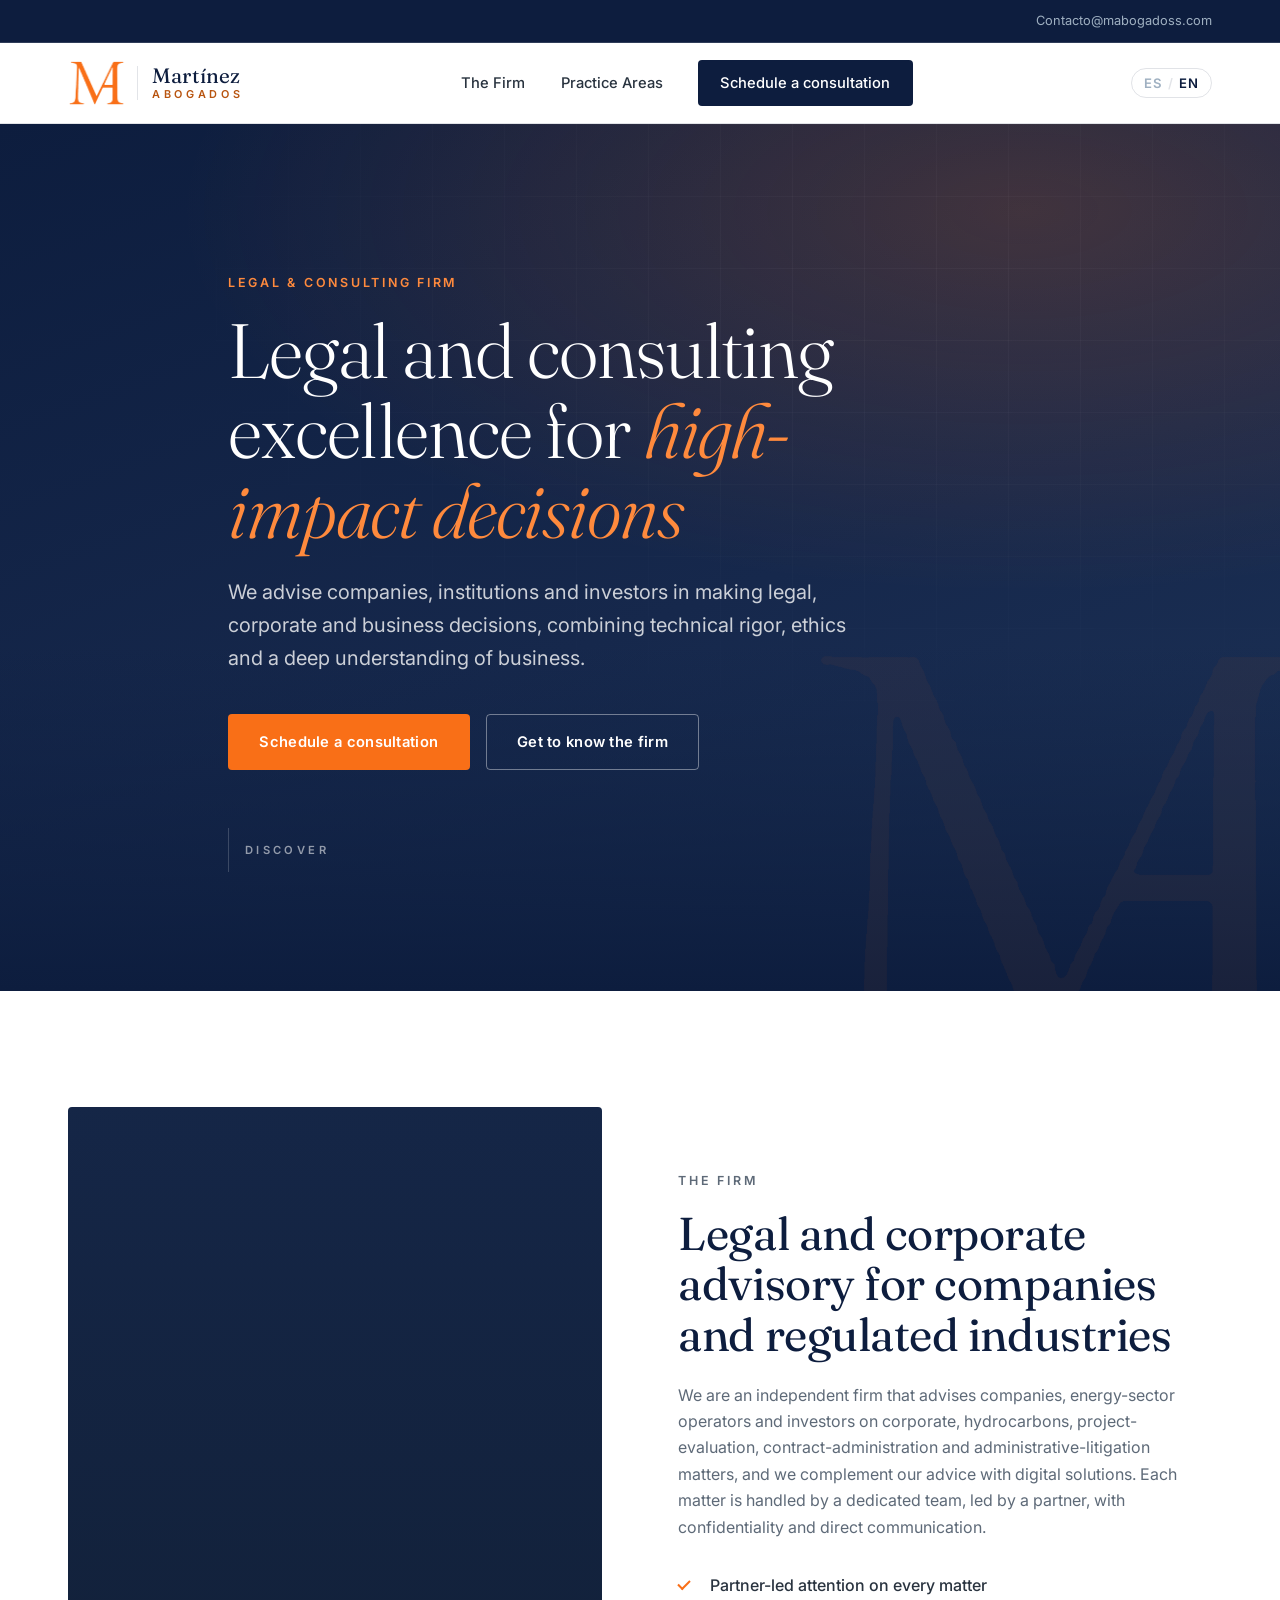
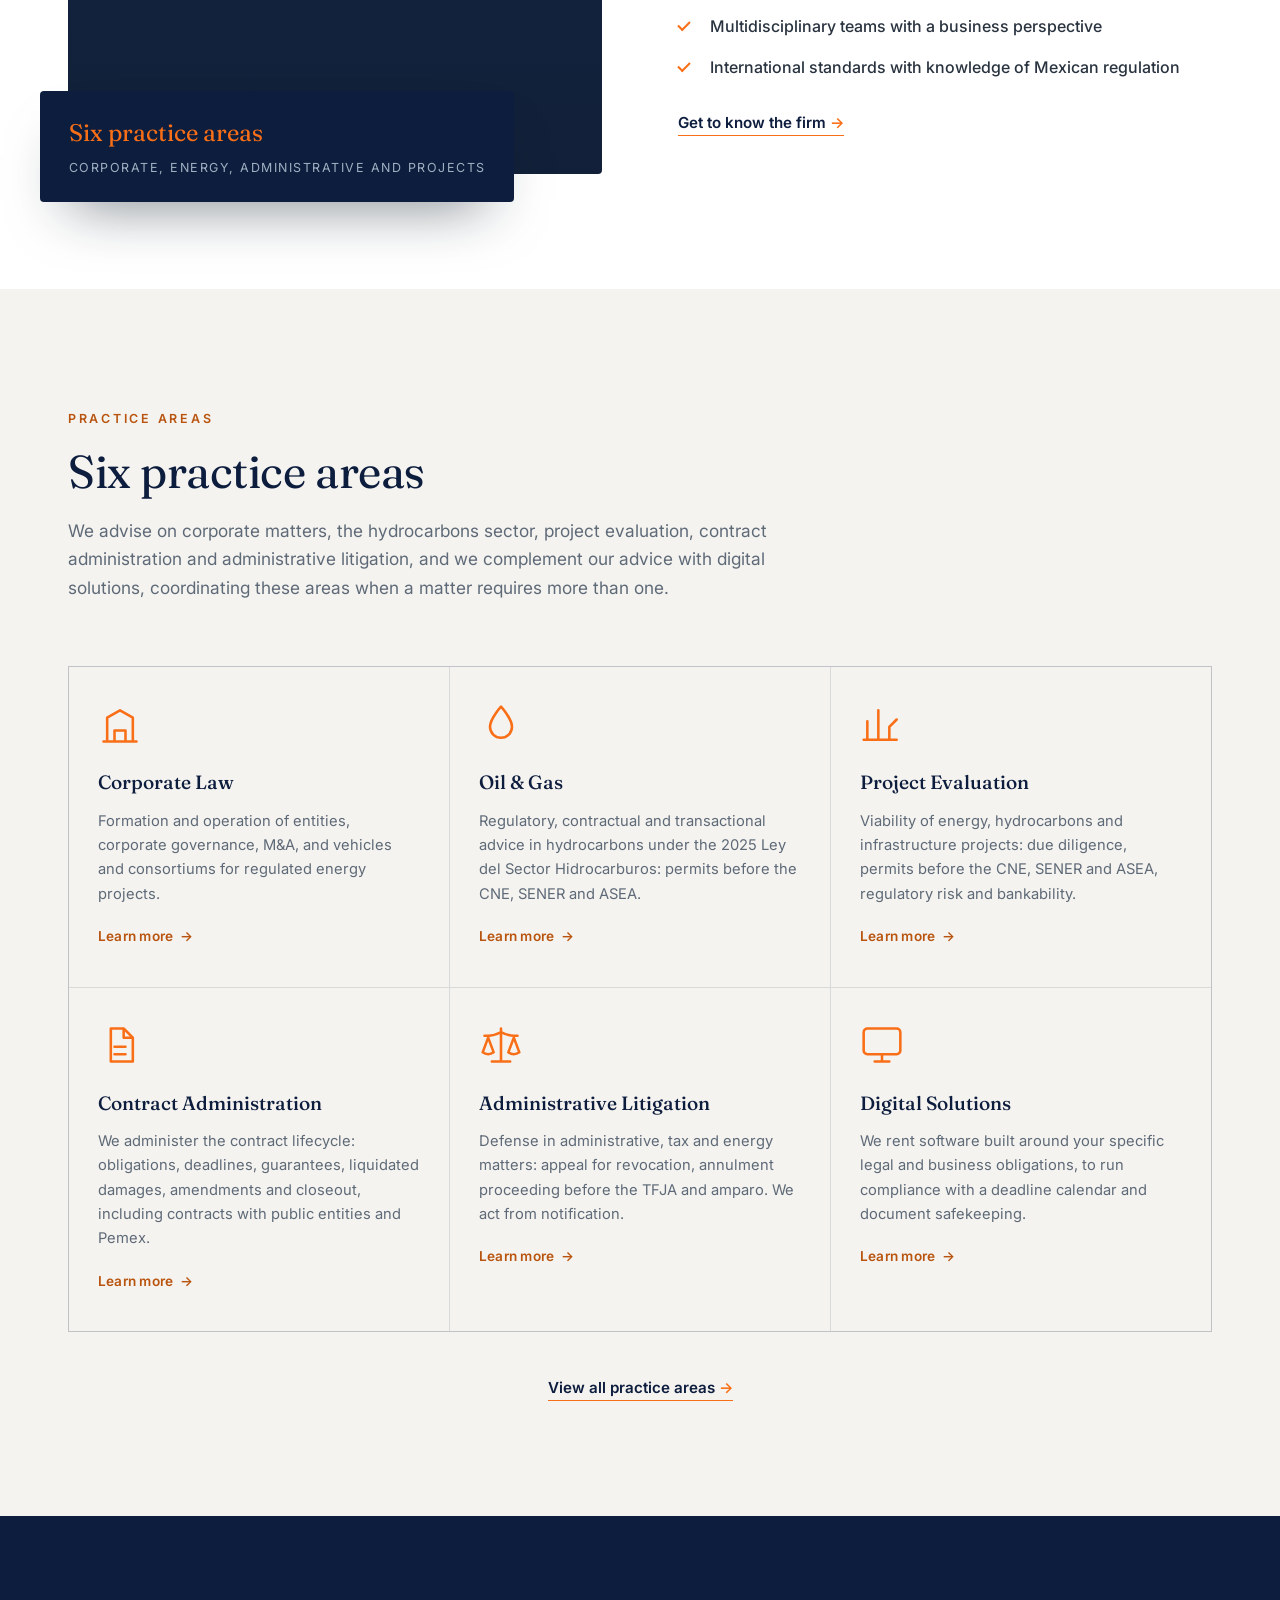
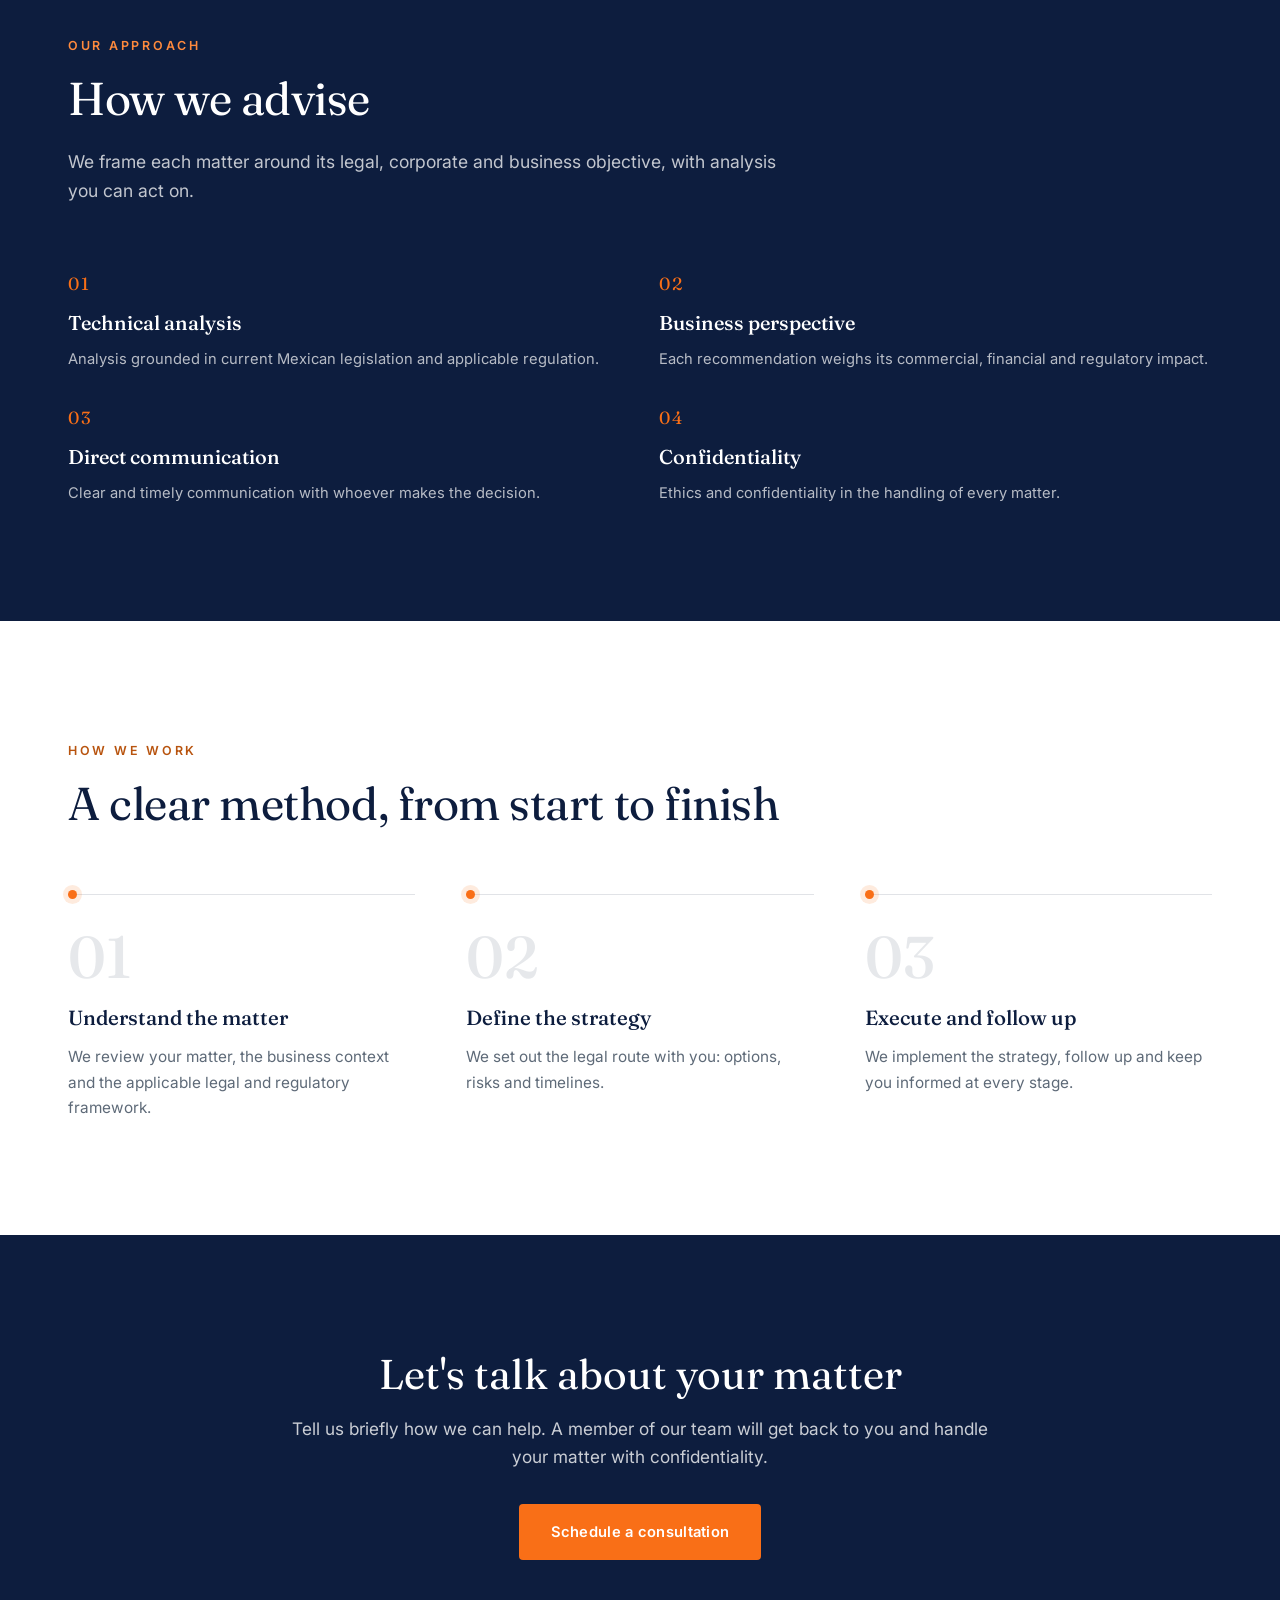
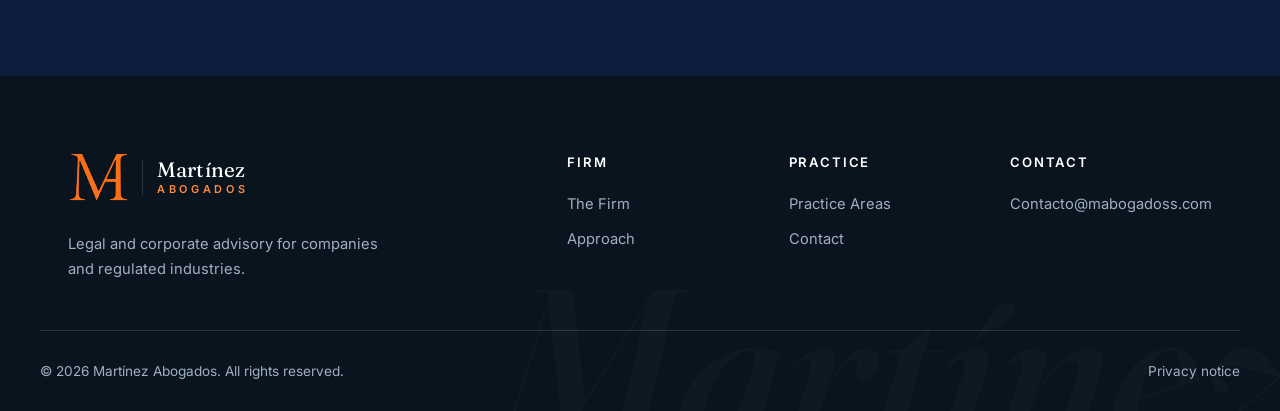
==== index.html @ dd867086 "Sitio web Martínez Abogados: versión inicial para publicar en GitHub Pages Co-Authored-By: Claude Op" ====
<!DOCTYPE html>
<html lang="es">
<head>
  <meta charset="UTF-8" />
  <meta name="viewport" content="width=device-width, initial-scale=1.0" />
  <title>Martínez Abogados — Asesoría jurídica y corporativa</title>
  <meta name="description" content="Despacho jurídico con práctica en derecho corporativo, petróleo y gas, evaluación de proyectos, administración de contratos, litigio administrativo y soluciones digitales para empresas e industrias reguladas." />
  <meta property="og:type" content="website" />
  <meta property="og:title" content="Martínez Abogados — Asesoría jurídica y corporativa" />
  <meta property="og:description" content="Asesoría jurídica y corporativa para empresas e industrias reguladas." />
  <meta property="og:locale" content="es_MX" />
  <link rel="icon" type="image/png" href="assets/favicon-256.png" />
  <link rel="apple-touch-icon" href="assets/apple-touch-icon.png" />
  <link rel="preconnect" href="https://fonts.googleapis.com" />
  <link rel="preconnect" href="https://fonts.gstatic.com" crossorigin />
  <link href="https://fonts.googleapis.com/css2?family=Fraunces:ital,opsz,wght@0,9..144,300..600;1,9..144,300..500&family=Inter:wght@300;400;500;600;700&display=swap" rel="stylesheet" />
  <link rel="stylesheet" href="styles.css" />
</head>
<body>

  <div class="topbar">
    <div class="container topbar__inner">
      <div class="topbar__contact">
        <a href="mailto:Contacto@mabogadoss.com">Contacto@mabogadoss.com</a>
      </div>
    </div>
  </div>

  <header class="site-header" id="header">
    <div class="container site-header__inner">
      <a href="index.html" class="brand" aria-label="Martínez Abogados, inicio">
        <img src="assets/monogram-orange.png" alt="" class="brand__logo" />
        <span class="brand__text">
          <span class="brand__name">Martínez</span>
          <span class="brand__sub">Abogados</span>
        </span>
      </a>
      <nav class="nav" id="nav" aria-label="Navegación principal">
        <a href="firma.html" data-en="The Firm">La firma</a>
        <a href="areas.html" data-en="Practice Areas">Áreas de práctica</a>
        <a href="contacto.html" class="nav__cta" data-en="Schedule a consultation">Agendar consulta</a>
      </nav>
      <div class="header-actions">
        <button class="lang-toggle" id="langToggle" aria-label="Cambiar idioma / Switch language">
          <span class="lang-toggle__opt is-active" data-lang="es">ES</span>
          <span class="lang-toggle__sep">/</span>
          <span class="lang-toggle__opt" data-lang="en">EN</span>
        </button>
        <button class="nav-toggle" id="navToggle" aria-label="Abrir menú" aria-expanded="false">
          <span></span><span></span><span></span>
        </button>
      </div>
    </div>
  </header>

  <main>
    <!-- Hero -->
    <section class="hero" id="inicio">
      <div class="hero__bg" aria-hidden="true"></div>
      <div class="hero__overlay" aria-hidden="true"></div>
      <div class="container hero__content">
        <p class="eyebrow eyebrow--light reveal" data-en="Legal &amp; consulting firm">Despacho legal y de consultoría</p>
        <h1 class="hero__title reveal" data-en="Legal and consulting excellence for <em>high-impact decisions</em>">
          Asesoría legal y consultoría de excelencia para <em>decisiones de alto impacto</em>
        </h1>
        <p class="hero__lead reveal" data-en="We advise companies, institutions and investors in making legal, corporate and business decisions, combining technical rigor, ethics and a deep understanding of business.">
          Asesoramos a empresas, instituciones e inversionistas para la toma de decisiones legales,
          corporativas y de negocios, combinando rigor técnico, ética y una profunda comprensión del negocio.
        </p>
        <div class="hero__actions reveal">
          <a href="contacto.html" class="btn btn--accent" data-en="Schedule a consultation">Agenda una consulta</a>
          <a href="firma.html" class="btn btn--ghost" data-en="Get to know the firm">Conoce la firma</a>
        </div>
        <div class="hero__scroll reveal" aria-hidden="true">
          <span class="hero__scroll-line"></span>
          <span data-en="Discover">Descubre</span>
        </div>
      </div>
    </section>

    <!-- Firma (resumen) -->
    <section class="section firma">
      <div class="container grid-2">
        <div class="firma__media reveal">
          <div class="firma__img"></div>
          <div class="firma__badge">
            <span class="firma__badge-num" data-en="Six practice areas">Seis áreas</span>
            <span class="firma__badge-label" data-en="corporate, energy, administrative and projects">corporativo, energía, administrativo y proyectos</span>
          </div>
        </div>
        <div class="firma__text">
          <p class="eyebrow reveal" data-en="The firm">La firma</p>
          <h2 class="section__title reveal" data-en="Legal and corporate advisory for companies and regulated industries">Asesoría jurídica y corporativa para empresas e industrias reguladas</h2>
          <p class="reveal" data-en="We are an independent firm that advises companies, energy-sector operators and investors on corporate, hydrocarbons, project-evaluation, contract-administration and administrative-litigation matters, and we complement our advice with digital solutions. Each matter is handled by a dedicated team, led by a partner, with confidentiality and direct communication.">
            Somos un despacho independiente que asesora a empresas, operadores del sector energético e
            inversionistas en materia corporativa, de hidrocarburos, evaluación de proyectos,
            administración de contratos y litigio administrativo, y complementamos nuestra asesoría con
            soluciones digitales. Cada asunto se atiende con un equipo dedicado, liderado por un socio,
            con confidencialidad y comunicación directa.
          </p>
          <ul class="checklist">
            <li class="reveal" data-en="Partner-led attention on every matter">Atención de socio en cada asunto</li>
            <li class="reveal" data-en="Multidisciplinary teams with a business perspective">Equipos multidisciplinarios con visión de negocio</li>
            <li class="reveal" data-en="International standards with knowledge of Mexican regulation">Estándares internacionales con conocimiento de la regulación mexicana</li>
          </ul>
          <p class="reveal" style="margin-top:1.8rem;">
            <a href="firma.html" class="link-arrow" data-en="Get to know the firm">Conoce la firma</a>
          </p>
        </div>
      </div>
    </section>

    <!-- Áreas (resumen) -->
    <section class="section section--soft">
      <div class="container">
        <div class="section__head">
          <p class="eyebrow reveal" data-en="Practice Areas">Áreas de práctica</p>
          <h2 class="section__title reveal" data-en="Six practice areas">Seis áreas de práctica</h2>
          <p class="section__intro reveal" data-en="We advise on corporate matters, the hydrocarbons sector, project evaluation, contract administration and administrative litigation, and we complement our advice with digital solutions, coordinating these areas when a matter requires more than one.">
            Asesoramos en materia corporativa, sector de hidrocarburos, evaluación de proyectos,
            administración de contratos y litigio administrativo, y complementamos nuestra asesoría con
            soluciones digitales, coordinando estas áreas cuando un asunto requiere más de una.
          </p>
        </div>

        <div class="areas-grid">
          <a href="area-corporativo.html" class="area-card reveal">
            <div class="area-card__icon" aria-hidden="true">
              <svg viewBox="0 0 24 24" fill="none" stroke="currentColor" stroke-width="1.4"><path d="M3 21h18M5 21V8l7-4 7 4v13M9 21v-6h6v6"/></svg>
            </div>
            <h3 data-en="Corporate Law">Derecho corporativo</h3>
            <p data-en="Formation and operation of entities, corporate governance, M&amp;A, and vehicles and consortiums for regulated energy projects.">Constitución y operación de sociedades, gobierno corporativo, M&amp;A y vehículos y consorcios para proyectos regulados de energía.</p>
            <span class="area-card__more" data-en="Learn more">Ver más</span>
          </a>

          <a href="area-oil-and-gas.html" class="area-card reveal">
            <div class="area-card__icon" aria-hidden="true">
              <svg viewBox="0 0 24 24" fill="none" stroke="currentColor" stroke-width="1.4"><path d="M12 2s6 6.5 6 11a6 6 0 0 1-12 0c0-4.5 6-11 6-11Z"/></svg>
            </div>
            <h3 data-en="Oil &amp; Gas">Petróleo y Gas</h3>
            <p data-en="Regulatory, contractual and transactional advice in hydrocarbons under the 2025 Ley del Sector Hidrocarburos: permits before the CNE, SENER and ASEA.">Asesoría regulatoria, contractual y transaccional en hidrocarburos bajo la Ley del Sector Hidrocarburos de 2025: permisos ante la CNE, SENER y ASEA.</p>
            <span class="area-card__more" data-en="Learn more">Ver más</span>
          </a>

          <a href="area-evaluacion-proyectos.html" class="area-card reveal">
            <div class="area-card__icon" aria-hidden="true">
              <svg viewBox="0 0 24 24" fill="none" stroke="currentColor" stroke-width="1.4"><path d="M4 20V10M10 20V4M16 20v-7M20 20H2M16 13l4-4"/></svg>
            </div>
            <h3 data-en="Project Evaluation">Evaluación de proyectos</h3>
            <p data-en="Viability of energy, hydrocarbons and infrastructure projects: due diligence, permits before the CNE, SENER and ASEA, regulatory risk and bankability.">Viabilidad de proyectos de energía, hidrocarburos e infraestructura: debida diligencia, permisos ante la CNE, SENER y ASEA, riesgo regulatorio y bancabilidad.</p>
            <span class="area-card__more" data-en="Learn more">Ver más</span>
          </a>

          <a href="area-administracion-contratos.html" class="area-card reveal">
            <div class="area-card__icon" aria-hidden="true">
              <svg viewBox="0 0 24 24" fill="none" stroke="currentColor" stroke-width="1.4"><path d="M7 3h7l5 5v13H7zM14 3v5h5M9 13h6M9 17h6"/></svg>
            </div>
            <h3 data-en="Contract Administration">Administración de contratos</h3>
            <p data-en="We administer the contract lifecycle: obligations, deadlines, guarantees, liquidated damages, amendments and closeout, including contracts with public entities and Pemex.">Administramos el ciclo de vida del contrato: obligaciones, plazos, garantías, penas convencionales, convenios modificatorios y cierre, incluidos contratos con entes públicos y Pemex.</p>
            <span class="area-card__more" data-en="Learn more">Ver más</span>
          </a>

          <a href="area-litigio-administrativo.html" class="area-card reveal">
            <div class="area-card__icon" aria-hidden="true">
              <svg viewBox="0 0 24 24" fill="none" stroke="currentColor" stroke-width="1.4"><path d="m16 16 3-8 3 8c-.87.65-1.92 1-3 1s-2.13-.35-3-1Z"/><path d="m2 16 3-8 3 8c-.87.65-1.92 1-3 1s-2.13-.35-3-1Z"/><path d="M7 21h10M12 3v18M3 7h2c2 0 5-1 7-2 2 1 5 2 7 2h2"/></svg>
            </div>
            <h3 data-en="Administrative Litigation">Litigio administrativo</h3>
            <p data-en="Defense in administrative, tax and energy matters: appeal for revocation, annulment proceeding before the TFJA and amparo. We act from notification.">Defensa en materia administrativa, fiscal y energética: recurso de revocación, juicio de nulidad ante el TFJA y amparo. Actuamos desde la notificación.</p>
            <span class="area-card__more" data-en="Learn more">Ver más</span>
          </a>

          <a href="area-soluciones-digitales.html" class="area-card reveal">
            <div class="area-card__icon" aria-hidden="true">
              <svg viewBox="0 0 24 24" fill="none" stroke="currentColor" stroke-width="1.4"><rect x="2" y="3" width="20" height="14" rx="2"/><path d="M8 21h8M12 17v4"/></svg>
            </div>
            <h3 data-en="Digital Solutions">Soluciones digitales</h3>
            <p data-en="We rent software built around your specific legal and business obligations, to run compliance with a deadline calendar and document safekeeping.">Rentamos software diseñado a la medida de tus obligaciones legales y de negocio, para operar el cumplimiento con calendario y respaldo documental.</p>
            <span class="area-card__more" data-en="Learn more">Ver más</span>
          </a>
        </div>

        <p class="reveal" style="text-align:center; margin-top:2.6rem;">
          <a href="areas.html" class="link-arrow" data-en="View all practice areas">Ver todas las áreas de práctica</a>
        </p>
      </div>
    </section>

    <!-- Enfoque (resumen) -->
    <section class="section enfoque">
      <div class="container">
        <div class="section__head" style="max-width:720px;">
          <p class="eyebrow eyebrow--light reveal" data-en="Our approach">Nuestro enfoque</p>
          <h2 class="section__title section__title--light reveal" data-en="How we advise">Cómo asesoramos</h2>
          <p class="enfoque__lead reveal" data-en="We frame each matter around its legal, corporate and business objective, with analysis you can act on.">
            Enmarcamos cada asunto en su objetivo legal, corporativo y de negocio, con análisis sobre el cual puedas decidir.
          </p>
        </div>
        <div class="values">
          <div class="value reveal">
            <span class="value__num">01</span>
            <h3 data-en="Technical analysis">Análisis técnico</h3>
            <p data-en="Analysis grounded in current Mexican legislation and applicable regulation.">Análisis apegado a la legislación mexicana vigente y a la regulación aplicable.</p>
          </div>
          <div class="value reveal">
            <span class="value__num">02</span>
            <h3 data-en="Business perspective">Visión de negocio</h3>
            <p data-en="Each recommendation weighs its commercial, financial and regulatory impact.">Cada recomendación considera su impacto comercial, financiero y regulatorio.</p>
          </div>
          <div class="value reveal">
            <span class="value__num">03</span>
            <h3 data-en="Direct communication">Comunicación directa</h3>
            <p data-en="Clear and timely communication with whoever makes the decision.">Comunicación clara y oportuna con quien toma la decisión.</p>
          </div>
          <div class="value reveal">
            <span class="value__num">04</span>
            <h3 data-en="Confidentiality">Confidencialidad</h3>
            <p data-en="Ethics and confidentiality in the handling of every matter.">Ética y confidencialidad en el manejo de cada asunto.</p>
          </div>
        </div>
      </div>
    </section>

    <!-- Cómo trabajamos -->
    <section class="section">
      <div class="container">
        <div class="section__head">
          <p class="eyebrow reveal" data-en="How we work">Cómo trabajamos</p>
          <h2 class="section__title reveal" data-en="A clear method, from start to finish">Un método claro, de principio a fin</h2>
        </div>
        <div class="process-grid">
          <div class="process-step reveal">
            <span class="process-step__num">01</span>
            <h3 data-en="Understand the matter">Entender el asunto</h3>
            <p data-en="We review your matter, the business context and the applicable legal and regulatory framework.">
              Revisamos tu asunto, el contexto del negocio y el marco legal y regulatorio aplicable.
            </p>
          </div>
          <div class="process-step reveal">
            <span class="process-step__num">02</span>
            <h3 data-en="Define the strategy">Definir la estrategia</h3>
            <p data-en="We set out the legal route with you: options, risks and timelines.">
              Definimos contigo la ruta jurídica: opciones, riesgos y tiempos.
            </p>
          </div>
          <div class="process-step reveal">
            <span class="process-step__num">03</span>
            <h3 data-en="Execute and follow up">Ejecutar y dar seguimiento</h3>
            <p data-en="We implement the strategy, follow up and keep you informed at every stage.">
              Ejecutamos la estrategia, damos seguimiento y te informamos en cada etapa.
            </p>
          </div>
        </div>
      </div>
    </section>

    <!-- CTA -->
    <section class="section cta-band">
      <div class="container">
        <h2 class="reveal" data-en="Let's talk about your matter">Conversemos sobre tu asunto</h2>
        <p class="reveal" data-en="Tell us briefly how we can help. A member of our team will get back to you and handle your matter with confidentiality.">
          Cuéntanos brevemente cómo podemos ayudarte. Un miembro de nuestro equipo te responderá y
          atenderá tu asunto con confidencialidad.
        </p>
        <a href="contacto.html" class="btn btn--accent reveal" data-en="Schedule a consultation">Agenda una consulta</a>
      </div>
    </section>
  </main>

  <footer class="footer">
    <div class="container footer__top">
      <div class="footer__brand">
        <a href="index.html" class="brand brand--light">
          <img src="assets/monogram-orange.png" alt="" class="brand__logo" />
          <span class="brand__text">
            <span class="brand__name">Martínez</span>
            <span class="brand__sub">Abogados</span>
          </span>
        </a>
        <p data-en="Legal and corporate advisory for companies and regulated industries.">Asesoría jurídica y corporativa para empresas e industrias reguladas.</p>
      </div>
      <nav class="footer__nav" aria-label="Pie de página">
        <div>
          <h4 data-en="Firm">Firma</h4>
          <a href="firma.html" data-en="The Firm">La firma</a>
          <a href="firma.html#enfoque" data-en="Approach">Enfoque</a>
        </div>
        <div>
          <h4 data-en="Practice">Práctica</h4>
          <a href="areas.html" data-en="Practice Areas">Áreas de práctica</a>
          <a href="contacto.html" data-en="Contact">Contacto</a>
        </div>
        <div>
          <h4 data-en="Contact">Contacto</h4>
          <a href="mailto:Contacto@mabogadoss.com">Contacto@mabogadoss.com</a>
        </div>
      </nav>
    </div>
    <div class="container footer__bottom">
      <p>&copy; <span id="year"></span> Martínez Abogados. <span data-en="All rights reserved.">Todos los derechos reservados.</span></p>
      <div class="footer__legal">
        <a href="aviso-privacidad.html" data-en="Privacy notice">Aviso de privacidad</a>
      </div>
    </div>
  </footer>

  <script src="script.js"></script>
</body>
</html>
---- styles.css ----
/* =========================================================
   Martínez Abogados — Hoja de estilos
   Paleta sobria, tipografía editorial, diseño contemporáneo
   ========================================================= */

:root {
  /* Color — marca Martínez Abogados */
  --ink:        #0d1d3e;   /* azul marino del logo */
  --ink-2:      #16284c;
  --ink-3:      #1d3358;
  --bg:         #ffffff;
  --bg-soft:    #f5f3ef;   /* hueso */
  --gold:       #f96f17;   /* naranja del logo (acento: rellenos, iconos, texto sobre fondo oscuro) */
  --gold-soft:  #ff8a3d;   /* naranja claro para texto sobre fondo oscuro */
  --gold-strong:#b8540f;   /* naranja oscuro para texto pequeño sobre fondo claro (contraste AA) */
  --text:       #29333f;
  --muted:      #5e6a78;
  --muted-light:#9fb0c1;
  --line:       rgba(13, 29, 62, .12);
  --line-light: rgba(255, 255, 255, .14);

  /* Tipografía */
  --serif: "Fraunces", Georgia, "Times New Roman", serif;
  --sans:  "Inter", -apple-system, BlinkMacSystemFont, "Segoe UI", sans-serif;

  /* Layout */
  --container: 1200px;
  --radius: 4px;
  --ease: cubic-bezier(.22, .61, .36, 1);
}

/* ---------- Reset ---------- */
*, *::before, *::after { box-sizing: border-box; margin: 0; padding: 0; }
html { scroll-behavior: smooth; scroll-padding-top: 96px; -webkit-text-size-adjust: 100%; }
body {
  font-family: var(--sans);
  color: var(--text);
  background: var(--bg);
  line-height: 1.65;
  font-weight: 400;
  -webkit-font-smoothing: antialiased;
  text-rendering: optimizeLegibility;
  overflow-x: hidden;
}
img { max-width: 100%; display: block; }
a { color: inherit; text-decoration: none; }
ul { list-style: none; }
button { font-family: inherit; cursor: pointer; border: none; background: none; }

/* Foco visible para navegación por teclado (accesibilidad) */
:focus-visible { outline: 2px solid var(--gold); outline-offset: 3px; border-radius: 2px; }
.btn:focus-visible { outline-offset: 4px; }

/* ---------- Utilidades ---------- */
.container { width: 100%; max-width: var(--container); margin-inline: auto; padding-inline: 28px; }

.eyebrow {
  font-size: .78rem;
  letter-spacing: .22em;
  text-transform: uppercase;
  font-weight: 600;
  color: var(--gold-strong);
  margin-bottom: 1.1rem;
  display: inline-block;
}
.eyebrow--light { color: var(--gold-soft); }

.section { padding: clamp(4.5rem, 9vw, 8rem) 0; }
.section--soft { background: var(--bg-soft); }

.section__title {
  font-family: var(--serif);
  font-weight: 400;
  font-optical-sizing: auto;
  line-height: 1.1;
  letter-spacing: -.01em;
  color: var(--ink);
  font-size: clamp(1.9rem, 3.6vw, 3rem);
  text-wrap: balance;
}
.section__title em { font-style: italic; color: var(--gold-strong); }
.section__title--light { color: #fff; }
.section__title--light em { color: var(--gold-soft); }

.section__head { max-width: 720px; margin-bottom: clamp(2.5rem, 5vw, 4rem); }
.section__head--row {
  max-width: none; display: flex; justify-content: space-between;
  align-items: flex-end; gap: 2rem; flex-wrap: wrap;
}
.section__intro { color: var(--muted); font-size: 1.08rem; margin-top: 1.2rem; }

.grid-2 {
  display: grid; grid-template-columns: 1fr 1fr;
  gap: clamp(2.5rem, 6vw, 6rem); align-items: center;
}

/* ---------- Botones ---------- */
.btn {
  display: inline-flex; align-items: center; justify-content: center;
  gap: .5rem; padding: .95rem 1.9rem;
  font-size: .92rem; font-weight: 600; letter-spacing: .02em;
  border-radius: var(--radius); transition: all .35s var(--ease);
  border: 1px solid transparent; white-space: nowrap;
}
.btn--accent { background: var(--gold); color: #fff; }
.btn--accent:hover { background: var(--ink); color: #fff; transform: translateY(-2px); }
.btn--ghost { border-color: rgba(255,255,255,.4); color: #fff; }
.btn--ghost:hover { background: #fff; color: var(--ink); border-color: #fff; }
.btn--block { width: 100%; }

.link-arrow {
  font-weight: 600; color: var(--ink); font-size: .95rem;
  border-bottom: 1px solid var(--gold); padding-bottom: 3px;
  transition: color .3s var(--ease);
}
.link-arrow::after { content: " →"; color: var(--gold); }
.link-arrow:hover { color: var(--gold-strong); }

/* ---------- Barra superior ---------- */
.topbar {
  background: var(--ink); color: var(--muted-light);
  font-size: .8rem; border-bottom: 1px solid var(--line-light);
}
.topbar__inner { display: flex; justify-content: flex-end; align-items: center; height: 42px; }
.topbar__contact { display: flex; align-items: center; gap: .8rem; }
.topbar a { transition: color .3s; }
.topbar a:hover { color: #fff; }
.topbar .dot { width: 3px; height: 3px; border-radius: 50%; background: var(--gold); }

/* ---------- Header ---------- */
.site-header {
  position: sticky; top: 0; z-index: 100;
  background: rgba(255,255,255,.92);
  backdrop-filter: saturate(180%) blur(12px);
  border-bottom: 1px solid var(--line);
  transition: box-shadow .4s var(--ease);
}
.site-header.scrolled { box-shadow: 0 10px 40px -20px rgba(14,26,40,.35); }
.site-header__inner { display: flex; align-items: center; justify-content: space-between; height: 80px; }

/* Marca */
.brand { display: inline-flex; align-items: center; gap: .8rem; }
.brand__logo { height: 46px; width: auto; flex-shrink: 0; }
.brand__text {
  display: flex; flex-direction: column; line-height: 1;
  padding-left: .85rem; border-left: 1px solid var(--line);
}
.brand__name { font-family: var(--serif); font-size: 1.3rem; color: var(--ink); letter-spacing: .01em; }
.brand__sub {
  font-size: .68rem; letter-spacing: .34em; text-transform: uppercase;
  color: var(--gold-strong); margin-top: 3px; font-weight: 600;
}
.brand--light .brand__name { color: #fff; }
.brand--light .brand__sub { color: var(--gold-soft); }
.brand--light .brand__text { border-left-color: var(--line-light); }
.brand--light .brand__logo { height: 50px; }

/* Acciones del header (idioma + menú) */
.header-actions { display: flex; align-items: center; gap: 1.1rem; }
.lang-toggle {
  display: inline-flex; align-items: center; gap: .35rem;
  font-size: .82rem; font-weight: 600; letter-spacing: .04em; color: var(--muted);
  border: 1px solid var(--line); border-radius: 999px; padding: .4rem .8rem;
  transition: border-color .3s var(--ease);
}
.lang-toggle:hover { border-color: var(--gold); }
.lang-toggle__opt { transition: color .25s; }
.lang-toggle__opt.is-active { color: var(--ink); }
.lang-toggle__opt:not(.is-active) { color: var(--muted-light); }
.lang-toggle__sep { color: var(--line); }

/* Navegación */
.nav { display: flex; align-items: center; gap: 2.2rem; }
.nav a {
  font-size: .92rem; font-weight: 500; color: var(--text);
  position: relative; transition: color .3s;
}
.nav a:not(.nav__cta)::after {
  content: ""; position: absolute; left: 0; bottom: -6px;
  width: 0; height: 2px; background: var(--gold); transition: width .35s var(--ease);
}
.nav a:not(.nav__cta):hover { color: var(--ink); }
.nav a:not(.nav__cta):hover::after { width: 100%; }
.nav__cta {
  background: var(--ink); color: #fff !important;
  padding: .7rem 1.4rem; border-radius: var(--radius); font-weight: 600;
  transition: background .3s var(--ease);
}
.nav__cta:hover { background: var(--gold); }

.nav-toggle { display: none; width: 30px; height: 22px; position: relative; }
.nav-toggle span {
  position: absolute; left: 0; height: 2px; width: 100%; background: var(--ink);
  transition: all .35s var(--ease);
}
.nav-toggle span:nth-child(1) { top: 0; }
.nav-toggle span:nth-child(2) { top: 50%; transform: translateY(-50%); }
.nav-toggle span:nth-child(3) { bottom: 0; }
.nav-toggle.open span:nth-child(1) { top: 50%; transform: translateY(-50%) rotate(45deg); }
.nav-toggle.open span:nth-child(2) { opacity: 0; }
.nav-toggle.open span:nth-child(3) { bottom: 50%; transform: translateY(50%) rotate(-45deg); }

/* ---------- Hero ---------- */
.hero { position: relative; color: #fff; background: var(--ink); overflow: hidden; }
.hero__bg {
  position: absolute; inset: 0;
  background:
    radial-gradient(120% 80% at 80% 10%, rgba(249,111,23,.20), transparent 55%),
    linear-gradient(160deg, var(--ink) 0%, var(--ink-2) 55%, var(--ink-3) 100%);
}
.hero__bg::after {
  content: ""; position: absolute; inset: 0;
  background-image:
    linear-gradient(rgba(255,255,255,.035) 1px, transparent 1px),
    linear-gradient(90deg, rgba(255,255,255,.035) 1px, transparent 1px);
  background-size: 72px 72px;
  mask-image: radial-gradient(80% 70% at 70% 20%, #000, transparent 80%);
}
.hero__overlay { position: absolute; inset: 0; background: linear-gradient(0deg, var(--ink), transparent 40%); }
.hero__content {
  position: relative; z-index: 2;
  padding-top: clamp(5rem, 12vw, 9rem); padding-bottom: clamp(4rem, 9vw, 7rem);
  max-width: 880px;
}
.hero__title {
  font-family: var(--serif); font-weight: 300; font-optical-sizing: auto;
  font-size: clamp(2.6rem, 6vw, 5rem); line-height: 1.04; letter-spacing: -.015em;
  margin-bottom: 1.6rem; text-wrap: balance;
}
.hero__title em { font-style: italic; color: var(--gold-soft); }
.hero__lead { font-size: clamp(1.05rem, 1.6vw, 1.25rem); color: rgba(255,255,255,.78); max-width: 620px; margin-bottom: 2.4rem; }
.hero__actions { display: flex; gap: 1rem; flex-wrap: wrap; }

/* ---------- La firma ---------- */
.firma__media { position: relative; }
.firma__img {
  aspect-ratio: 4 / 5; border-radius: var(--radius); background:
    linear-gradient(180deg, rgba(14,26,40,.15), rgba(14,26,40,.55)),
    url("https://images.unsplash.com/photo-1521737604893-d14cc237f11d?q=80&w=1400&auto=format&fit=crop") center/cover no-repeat,
    var(--ink-2);
}
.firma__badge {
  position: absolute; bottom: -28px; left: -28px;
  background: var(--ink); color: #fff; padding: 1.4rem 1.8rem; border-radius: var(--radius);
  box-shadow: 0 30px 60px -30px rgba(14,26,40,.6);
}
.firma__badge-num { display: block; font-family: var(--serif); font-size: 1.5rem; color: var(--gold); }
.firma__badge-label { font-size: .78rem; letter-spacing: .12em; text-transform: uppercase; color: var(--muted-light); }

.firma__text p { color: var(--muted); margin-top: 1.3rem; }
.firma__text p:first-of-type { margin-top: 1.6rem; }
.checklist { margin-top: 2rem; display: grid; gap: .9rem; }
.checklist li { position: relative; padding-left: 2rem; color: var(--text); font-weight: 500; }
.checklist li::before {
  content: ""; position: absolute; left: 0; top: 8px; width: 12px; height: 7px;
  border-left: 2px solid var(--gold); border-bottom: 2px solid var(--gold);
  transform: rotate(-45deg);
}

/* ---------- Áreas de práctica ---------- */
.areas-grid {
  display: grid; grid-template-columns: repeat(3, 1fr); gap: 1px;
  background: var(--line); border: 1px solid var(--line);
}
.areas-grid--3 { grid-template-columns: repeat(3, 1fr); }
.areas-grid--4 { grid-template-columns: repeat(4, 1fr); }
.area-card {
  background: var(--bg); padding: 2.2rem 1.8rem 2.4rem;
  transition: background .4s var(--ease), transform .4s var(--ease);
}
.section--soft .area-card { background: var(--bg-soft); }
.area-card:hover { background: var(--ink); transform: translateY(-2px); }
.area-card__icon { width: 44px; height: 44px; color: var(--gold); margin-bottom: 1.3rem; transition: color .4s; }
.area-card__icon svg { width: 100%; height: 100%; stroke-linecap: round; stroke-linejoin: round; }
.area-card h3 { font-family: var(--serif); font-weight: 500; font-size: 1.2rem; color: var(--ink); margin-bottom: .6rem; transition: color .4s; }
.area-card p { font-size: .92rem; color: var(--muted); transition: color .4s; }
.area-card:hover h3, .area-card:hover .area-card__icon { color: var(--gold-soft); }
.area-card:hover p { color: rgba(255,255,255,.7); }

/* ---------- Enfoque ---------- */
.enfoque { background: var(--ink); color: #fff; }
.grid-2--reverse .enfoque__media { order: 2; }
.enfoque__lead { color: rgba(255,255,255,.75); font-size: 1.1rem; margin-top: 1.4rem; margin-bottom: 2.6rem; }
.values { display: grid; grid-template-columns: 1fr 1fr; gap: 2rem 2.4rem; }
.value__num { font-family: var(--serif); color: var(--gold); font-size: 1.1rem; letter-spacing: .1em; }
.value h3 { font-family: var(--serif); font-weight: 500; font-size: 1.25rem; margin: .5rem 0 .5rem; color: #fff; }
.value p { font-size: .92rem; color: rgba(255,255,255,.7); }
.enfoque__img {
  aspect-ratio: 3 / 4; border-radius: var(--radius); background:
    linear-gradient(180deg, rgba(14,26,40,.1), rgba(14,26,40,.5)),
    url("https://images.unsplash.com/photo-1454165804606-c3d57bc86b40?q=80&w=1400&auto=format&fit=crop") center/cover no-repeat,
    var(--ink-3);
}

/* ---------- Equipo ---------- */
.team-grid { display: grid; grid-template-columns: repeat(4, 1fr); gap: 1.8rem; }
.member { text-align: left; }
.member__photo {
  aspect-ratio: 4 / 5; border-radius: var(--radius); margin-bottom: 1.1rem;
  background: linear-gradient(160deg, var(--ink-2), var(--ink));
  display: grid; place-items: center; position: relative; overflow: hidden;
  transition: transform .4s var(--ease);
}
.member__photo::after {
  content: ""; position: absolute; inset: 0;
  background: radial-gradient(80% 60% at 50% 0%, rgba(249,111,23,.22), transparent 60%);
}
.member__photo span { font-family: var(--serif); font-size: 2.4rem; color: var(--gold-soft); }
.member:hover .member__photo { transform: translateY(-4px); }
.member h3 { font-family: var(--serif); font-weight: 500; font-size: 1.18rem; color: var(--ink); }
.member__role { color: var(--gold); font-weight: 600; font-size: .9rem; margin-top: .2rem; }
.member__area { color: var(--muted); font-size: .86rem; margin-top: .15rem; }

/* ---------- Perspectivas ---------- */
.posts-grid { display: grid; grid-template-columns: repeat(3, 1fr); gap: 1.8rem; }
.post {
  border: 1px solid var(--line); border-radius: var(--radius); padding: 2rem 1.8rem 2.2rem;
  transition: all .4s var(--ease); cursor: pointer; background: var(--bg);
}
.post:hover { border-color: var(--gold); transform: translateY(-4px); box-shadow: 0 24px 50px -30px rgba(14,26,40,.4); }
.post__tag {
  font-size: .72rem; letter-spacing: .14em; text-transform: uppercase; font-weight: 600;
  color: var(--gold-strong);
}
.post h3 { font-family: var(--serif); font-weight: 500; font-size: 1.3rem; color: var(--ink); margin: 1rem 0 .8rem; line-height: 1.25; }
.post p { color: var(--muted); font-size: .94rem; }
.post__date { display: block; margin-top: 1.4rem; font-size: .82rem; color: var(--muted); }

/* ---------- Contacto ---------- */
.contacto { background: var(--ink); color: #fff; }
.contacto__lead { color: rgba(255,255,255,.75); margin-top: 1.4rem; font-size: 1.05rem; }
.contacto__list { margin-top: 2.4rem; display: grid; gap: 1.6rem; }
.contacto__list li { color: rgba(255,255,255,.85); font-size: .98rem; line-height: 1.55; }
.contacto__list a { transition: color .3s; }
.contacto__list a:hover { color: var(--gold-soft); }
.contacto__label {
  display: block; font-size: .74rem; letter-spacing: .16em; text-transform: uppercase;
  color: var(--gold-strong); font-weight: 600; margin-bottom: .35rem;
}

/* Formulario */
.form {
  background: #fff; color: var(--text); border-radius: var(--radius);
  padding: clamp(1.8rem, 3vw, 2.6rem); box-shadow: 0 40px 80px -40px rgba(0,0,0,.5);
}
.form__row { margin-bottom: 1.1rem; }
.form__grid { display: grid; grid-template-columns: 1fr 1fr; gap: 1.1rem; margin-bottom: 1.1rem; }
.form label { display: block; font-size: .82rem; font-weight: 600; color: var(--ink); letter-spacing: .01em; }
.form input, .form select, .form textarea {
  width: 100%; margin-top: .5rem; padding: .85rem 1rem; font-family: inherit; font-size: .95rem;
  color: var(--text); background: var(--bg-soft); border: 1px solid var(--line); border-radius: var(--radius);
  transition: border-color .3s, background .3s; font-weight: 400;
}
.form input:focus, .form select:focus, .form textarea:focus {
  outline: none; border-color: var(--gold); background: #fff;
}
.form textarea { resize: vertical; }
.form__check { display: flex; align-items: flex-start; gap: .6rem; margin: 1.2rem 0 1.5rem; font-weight: 400 !important; font-size: .85rem; color: var(--muted); }
.form__check input { width: auto; margin-top: 3px; accent-color: var(--gold); }
.form__check a { color: var(--gold-strong); border-bottom: 1px solid var(--gold-strong); }
.form__feedback { margin-top: 1rem; font-size: .9rem; font-weight: 600; color: var(--gold-strong); min-height: 1.2em; text-align: center; }

/* ---------- Footer ---------- */
.footer { background: #0a141f; color: var(--muted-light); padding-top: clamp(3.5rem, 6vw, 5rem); }
.footer__top {
  display: grid; grid-template-columns: 1.4fr 2fr; gap: 3rem;
  padding-bottom: 3rem; border-bottom: 1px solid var(--line-light);
}
.footer__brand p { margin-top: 1.4rem; font-size: .92rem; max-width: 320px; line-height: 1.7; }
.footer__nav { display: grid; grid-template-columns: repeat(3, 1fr); gap: 2rem; }
.footer__nav h4 { color: #fff; font-size: .82rem; letter-spacing: .14em; text-transform: uppercase; margin-bottom: 1.1rem; font-weight: 600; }
.footer__nav a { display: block; font-size: .92rem; margin-bottom: .7rem; transition: color .3s; }
.footer__nav a:hover { color: var(--gold-soft); }
.footer__bottom { display: flex; justify-content: space-between; align-items: center; padding: 1.8rem 0; flex-wrap: wrap; gap: 1rem; font-size: .85rem; }
.footer__legal { display: flex; gap: 1.6rem; }
.footer__legal a:hover { color: #fff; }

/* ---------- Animaciones reveal ---------- */
.reveal {
  opacity: 0; transform: translateY(24px); filter: blur(5px);
  transition: opacity .8s var(--ease), transform .8s var(--ease), filter .8s var(--ease);
}
.reveal.is-visible { opacity: 1; transform: none; filter: none; }

/* ---------- Responsive ---------- */
@media (max-width: 980px) {
  .areas-grid, .team-grid { grid-template-columns: repeat(2, 1fr); }
  .posts-grid { grid-template-columns: 1fr; }
  .footer__top { grid-template-columns: 1fr; }
}

@media (max-width: 760px) {
  .topbar { display: none; }
  .grid-2 { grid-template-columns: 1fr; }
  .grid-2--reverse .enfoque__media { order: 0; }
  .values { grid-template-columns: 1fr; gap: 1.6rem; }
  .form__grid { grid-template-columns: 1fr; }
  .firma__badge { left: 0; bottom: -20px; }

  .nav {
    position: fixed; top: 80px; left: 0; right: 0;
    flex-direction: column; align-items: stretch; gap: 0;
    background: #fff; padding: 1rem 28px 2rem;
    border-bottom: 1px solid var(--line);
    box-shadow: 0 30px 60px -30px rgba(14,26,40,.4);
    transform: translateY(-130%); transition: transform .45s var(--ease); z-index: 90;
  }
  .nav.open { transform: translateY(0); }
  .nav a { padding: 1rem 0; border-bottom: 1px solid var(--line); }
  .nav a:not(.nav__cta)::after { display: none; }
  .nav__cta { text-align: center; margin-top: 1rem; }
  .nav-toggle { display: block; }
}

@media (max-width: 460px) {
  .areas-grid, .team-grid { grid-template-columns: 1fr; }
  .footer__nav { grid-template-columns: 1fr 1fr; }
}

/* =========================================================
   Páginas interiores (multipágina)
   ========================================================= */

/* Enlace de navegación de la página actual */
.nav a.is-current:not(.nav__cta) { color: var(--ink); }
.nav a.is-current:not(.nav__cta)::after { width: 100%; }

/* Hero de página interior */
.page-hero { position: relative; background: var(--ink); color: #fff; overflow: hidden; }
.page-hero__bg {
  position: absolute; inset: 0;
  background:
    radial-gradient(120% 90% at 85% 0%, rgba(249,111,23,.20), transparent 55%),
    linear-gradient(160deg, var(--ink) 0%, var(--ink-2) 60%, var(--ink-3) 100%);
}
.page-hero__bg::after {
  content: ""; position: absolute; inset: 0;
  background-image:
    linear-gradient(rgba(255,255,255,.035) 1px, transparent 1px),
    linear-gradient(90deg, rgba(255,255,255,.035) 1px, transparent 1px);
  background-size: 64px 64px;
  mask-image: radial-gradient(80% 80% at 75% 10%, #000, transparent 80%);
}
.page-hero .container { position: relative; z-index: 2; padding: clamp(4.5rem, 8vw, 6.5rem) 0 clamp(2.8rem, 5vw, 4rem); }
.page-hero__title {
  font-family: var(--serif); font-weight: 300; font-optical-sizing: auto;
  font-size: clamp(2.1rem, 4.6vw, 3.4rem); line-height: 1.06; letter-spacing: -.01em;
  max-width: 20ch; text-wrap: balance;
}
.page-hero__title em { font-style: italic; color: var(--gold-soft); }
.page-hero__lead { color: rgba(255,255,255,.78); max-width: 640px; margin-top: 1.2rem; font-size: clamp(1rem, 1.5vw, 1.15rem); }

/* Migas de pan */
.breadcrumb { display: flex; flex-wrap: wrap; gap: .55rem; font-size: .82rem; color: var(--muted-light); margin-bottom: 1.3rem; }
.breadcrumb a { transition: color .3s; }
.breadcrumb a:hover { color: #fff; }
.breadcrumb .sep { color: var(--gold); }
.breadcrumb .current { color: rgba(255,255,255,.72); }

/* Layout de página de área (contenido + barra lateral) */
.area-layout { display: grid; grid-template-columns: 1fr 320px; gap: clamp(2.5rem, 5vw, 4.5rem); align-items: start; }

/* Texto largo */
.prose p { color: var(--muted); margin-bottom: 1.2rem; font-size: 1.04rem; }
.prose h2 { font-family: var(--serif); font-weight: 500; color: var(--ink); font-size: clamp(1.4rem, 2.6vw, 1.9rem); margin: 2.4rem 0 1rem; }
.prose h2:first-child { margin-top: 0; }
.service-list { display: grid; gap: .95rem; margin: 1.2rem 0 .5rem; }
.service-list li { position: relative; padding-left: 2rem; color: var(--text); }
.service-list li::before {
  content: ""; position: absolute; left: 0; top: 9px; width: 12px; height: 7px;
  border-left: 2px solid var(--gold); border-bottom: 2px solid var(--gold); transform: rotate(-45deg);
}

/* Barra lateral */
.sidebar { position: sticky; top: 100px; display: grid; gap: 1.4rem; }
.sidebar__box { border: 1px solid var(--line); border-radius: var(--radius); padding: 1.7rem; }
.sidebar__box h3 { font-family: var(--serif); font-weight: 500; font-size: 1.15rem; color: var(--ink); margin-bottom: 1rem; }
.sidebar__box--accent { background: var(--ink); border-color: var(--ink); color: #fff; }
.sidebar__box--accent h3 { color: #fff; }
.sidebar__box--accent p { color: rgba(255,255,255,.78); font-size: .94rem; margin-bottom: 1.2rem; }
.side-links { display: grid; }
.side-links a { display: flex; justify-content: space-between; align-items: center; gap: .5rem; padding: .75rem 0; border-bottom: 1px solid var(--line); color: var(--text); font-size: .95rem; transition: color .3s, padding .3s; }
.side-links a:last-child { border-bottom: none; }
.side-links a::after { content: "→"; color: var(--gold); opacity: 0; transition: opacity .3s, transform .3s; }
.side-links a:hover { color: var(--gold-strong); padding-left: .3rem; }
.side-links a:hover::after { opacity: 1; }
.side-links a.is-current { color: var(--gold-strong); font-weight: 600; }
.side-links a.is-current::after { content: "•"; opacity: 1; }

/* Banda de llamado a la acción */
.cta-band { background: var(--ink); color: #fff; text-align: center; }
.cta-band .container { max-width: 760px; }
.cta-band h2 { font-family: var(--serif); font-weight: 400; font-size: clamp(1.8rem, 3.4vw, 2.6rem); line-height: 1.12; color: #fff; text-wrap: balance; }
.cta-band p { color: rgba(255,255,255,.78); margin: 1.1rem auto 2rem; font-size: 1.08rem; }

/* Tarjetas de área como enlace (índice de áreas) */
a.area-card { text-decoration: none; }
.area-card__more { display: inline-flex; align-items: center; gap: .4rem; margin-top: 1.2rem; font-size: .85rem; font-weight: 600; color: var(--gold-strong); letter-spacing: .02em; }
.area-card__more::after { content: "→"; transition: transform .3s var(--ease); }
.area-card:hover .area-card__more { color: var(--gold-soft); }
.area-card:hover .area-card__more::after { transform: translateX(4px); }

/* Lista de contacto sobre fondo claro (página de Contacto) */
.contacto__list--dark li { color: var(--text); }
.contacto__list--dark a { color: var(--ink); }
.contacto__list--dark a:hover { color: var(--gold-strong); }

@media (max-width: 860px) {
  .area-layout { grid-template-columns: 1fr; }
  .sidebar { position: static; }
}

/* =========================================================
   Elementos visuales contemporáneos
   ========================================================= */

/* Selección de texto en color de marca */
::selection { background: var(--ink); color: #fff; }
.hero ::selection, .enfoque ::selection, .contacto ::selection,
.cta-band ::selection, .page-hero ::selection { background: var(--gold); color: #fff; }

/* Barra de progreso de lectura (inyectada por JS) */
.scroll-progress {
  position: fixed; top: 0; left: 0; height: 3px; width: 0;
  background: linear-gradient(90deg, var(--gold), var(--gold-soft));
  z-index: 300; pointer-events: none;
}

/* Botón volver arriba (inyectado por JS) */
.back-to-top {
  position: fixed; right: 26px; bottom: 26px; width: 46px; height: 46px;
  border-radius: 50%; background: var(--ink); color: #fff;
  display: grid; place-items: center; z-index: 250;
  border: 1px solid rgba(255,255,255,.12);
  box-shadow: 0 14px 34px -12px rgba(13,29,62,.5);
  opacity: 0; visibility: hidden; transform: translateY(10px);
  transition: opacity .4s var(--ease), transform .4s var(--ease),
              visibility .4s, background .3s var(--ease);
}
.back-to-top.visible { opacity: 1; visibility: visible; transform: none; }
.back-to-top:hover { background: var(--gold); }

/* Marca de agua del monograma en los heros */
.hero::after, .page-hero::after {
  content: ""; position: absolute; right: -4%; bottom: -10%;
  width: min(540px, 46vw); aspect-ratio: 934 / 760;
  background: url("assets/monogram-orange.png") center / contain no-repeat;
  opacity: .05; z-index: 1; pointer-events: none;
}
.page-hero::after { width: min(380px, 38vw); bottom: -16%; }

/* Marca de agua tipográfica en el footer */
.footer { position: relative; overflow: hidden; }
.footer::before {
  content: "Martínez"; position: absolute; right: -1rem; bottom: -4.5rem;
  font-family: var(--serif); font-weight: 500; font-style: italic;
  font-size: clamp(7rem, 18vw, 15rem); line-height: 1;
  color: rgba(255,255,255,.025); pointer-events: none; user-select: none;
}

/* Indicador de scroll del hero */
.hero__scroll {
  margin-top: clamp(2.4rem, 5vw, 3.6rem);
  display: inline-flex; align-items: center; gap: 1rem;
  color: rgba(255,255,255,.55);
  font-size: .7rem; letter-spacing: .3em; text-transform: uppercase; font-weight: 600;
}
.hero__scroll-line {
  width: 1px; height: 44px; background: rgba(255,255,255,.18);
  position: relative; overflow: hidden;
}
.hero__scroll-line::after {
  content: ""; position: absolute; top: -14px; left: 0; width: 100%; height: 14px;
  background: var(--gold);
  animation: hero-scroll 2.4s var(--ease) infinite;
}
@keyframes hero-scroll {
  0%   { top: -14px; opacity: 1; }
  70%  { top: 44px;  opacity: 1; }
  100% { top: 44px;  opacity: 0; }
}

/* Acento superior que se expande en tarjetas de área */
.area-card { position: relative; overflow: hidden; }
.area-card::before {
  content: ""; position: absolute; top: 0; left: 0; height: 3px; width: 0;
  background: var(--gold); transition: width .5s var(--ease); z-index: 1;
}
.area-card:hover::before { width: 100%; }

/* Proceso "Cómo trabajamos" (línea de tiempo horizontal) */
.process-grid {
  display: grid; grid-template-columns: repeat(3, 1fr);
  gap: clamp(2rem, 4vw, 3.5rem);
}
.process-step { position: relative; padding-top: 2.1rem; }
.process-step::before {
  content: ""; position: absolute; top: 0; left: 0; width: 100%; height: 1px;
  background: var(--line);
}
.process-step::after {
  content: ""; position: absolute; top: -4px; left: 0; width: 9px; height: 9px;
  border-radius: 50%; background: var(--gold);
  box-shadow: 0 0 0 5px rgba(249,111,23,.14);
}
.process-step__num {
  display: block; font-family: var(--serif); font-weight: 500; line-height: 1;
  font-size: clamp(2.8rem, 4.6vw, 4rem); color: rgba(13,29,62,.10);
  margin-bottom: .9rem; user-select: none;
}
.process-step h3 {
  font-family: var(--serif); font-weight: 500; font-size: 1.28rem;
  color: var(--ink); margin-bottom: .6rem;
}
.process-step p { color: var(--muted); font-size: .96rem; }

@media (max-width: 760px) {
  .process-grid { grid-template-columns: 1fr; gap: 2.2rem; }
  .process-step { padding-top: 0; padding-left: 1.9rem; }
  .process-step::before { width: 1px; height: 100%; }
  .process-step::after { top: 2px; left: -4px; }
  .hero::after { width: 70vw; right: -14%; bottom: -6%; }
  .back-to-top { right: 18px; bottom: 18px; width: 42px; height: 42px; }
}

/* ---------- Accesibilidad ---------- */
@media (prefers-reduced-motion: reduce) {
  * { animation: none !important; transition: none !important; scroll-behavior: auto !important; }
  .reveal { opacity: 1; transform: none; filter: none; }
  .hero__scroll-line::after { display: none; }
}
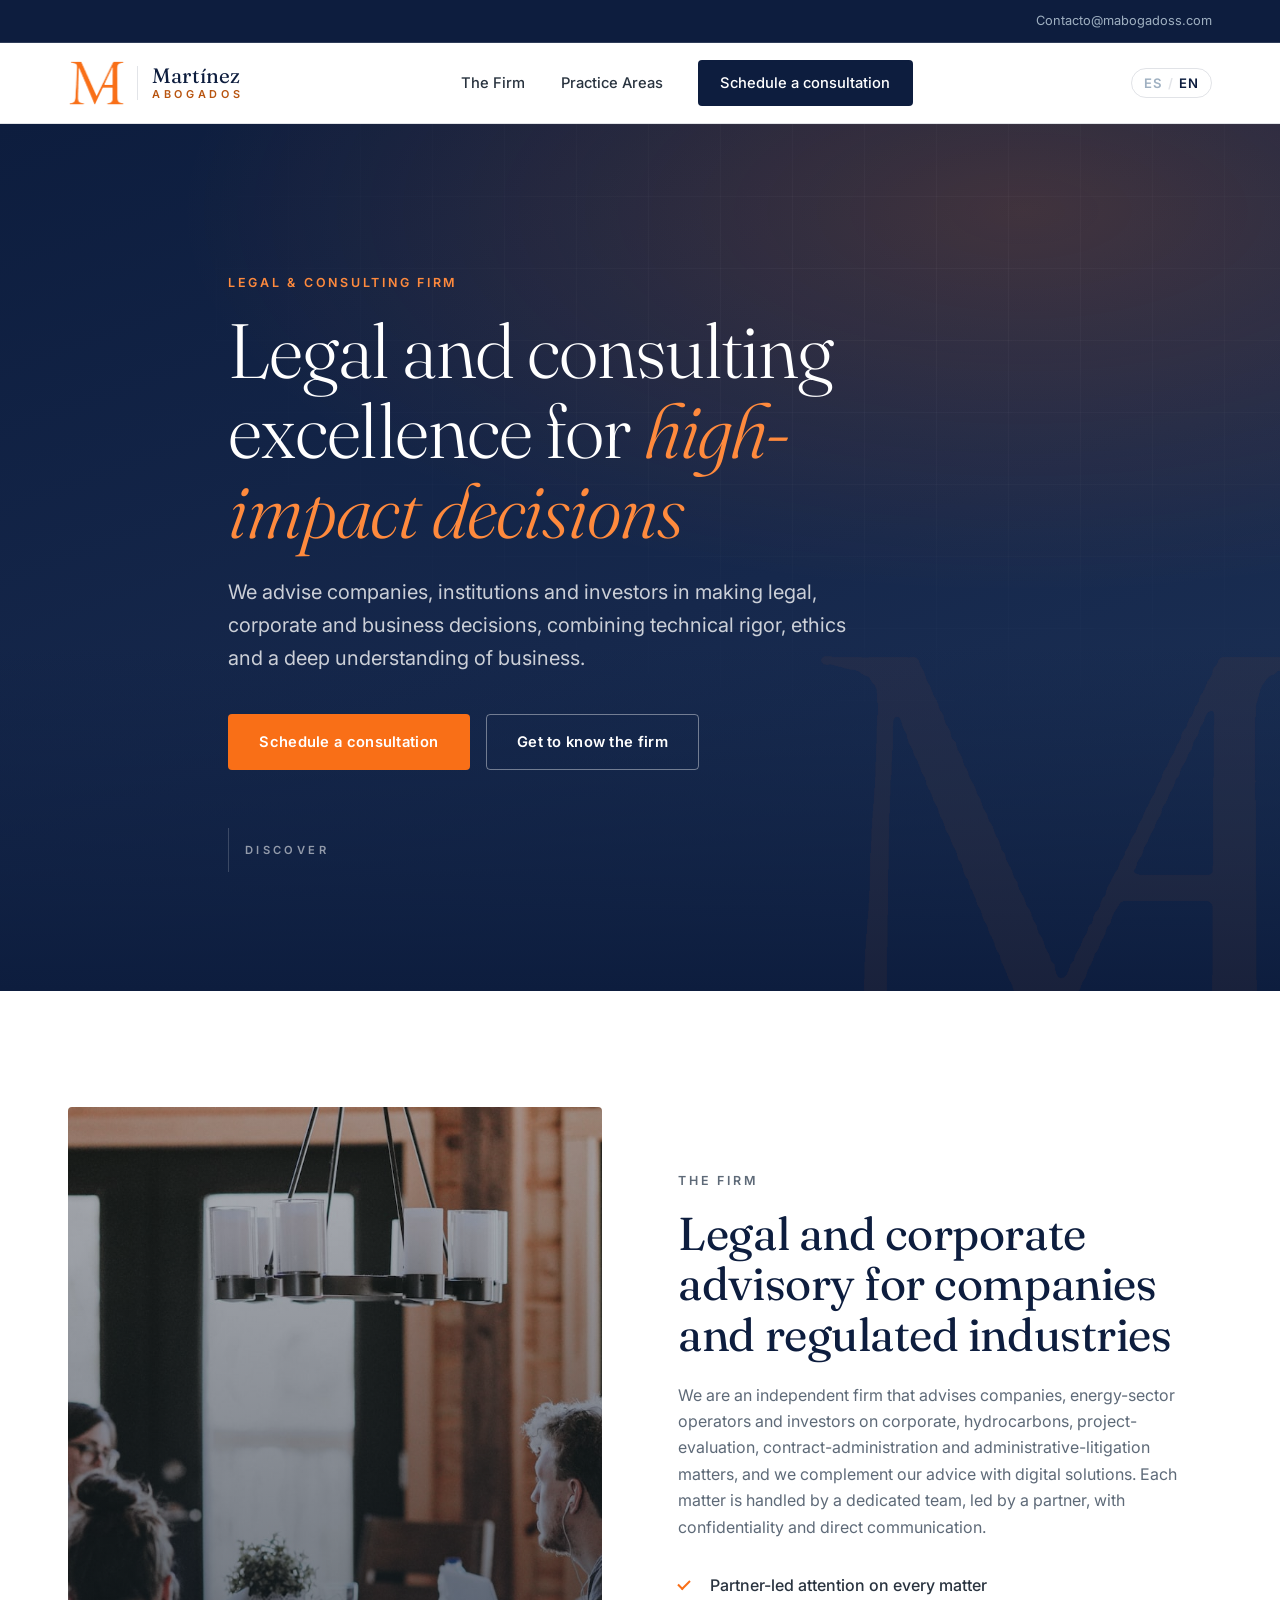
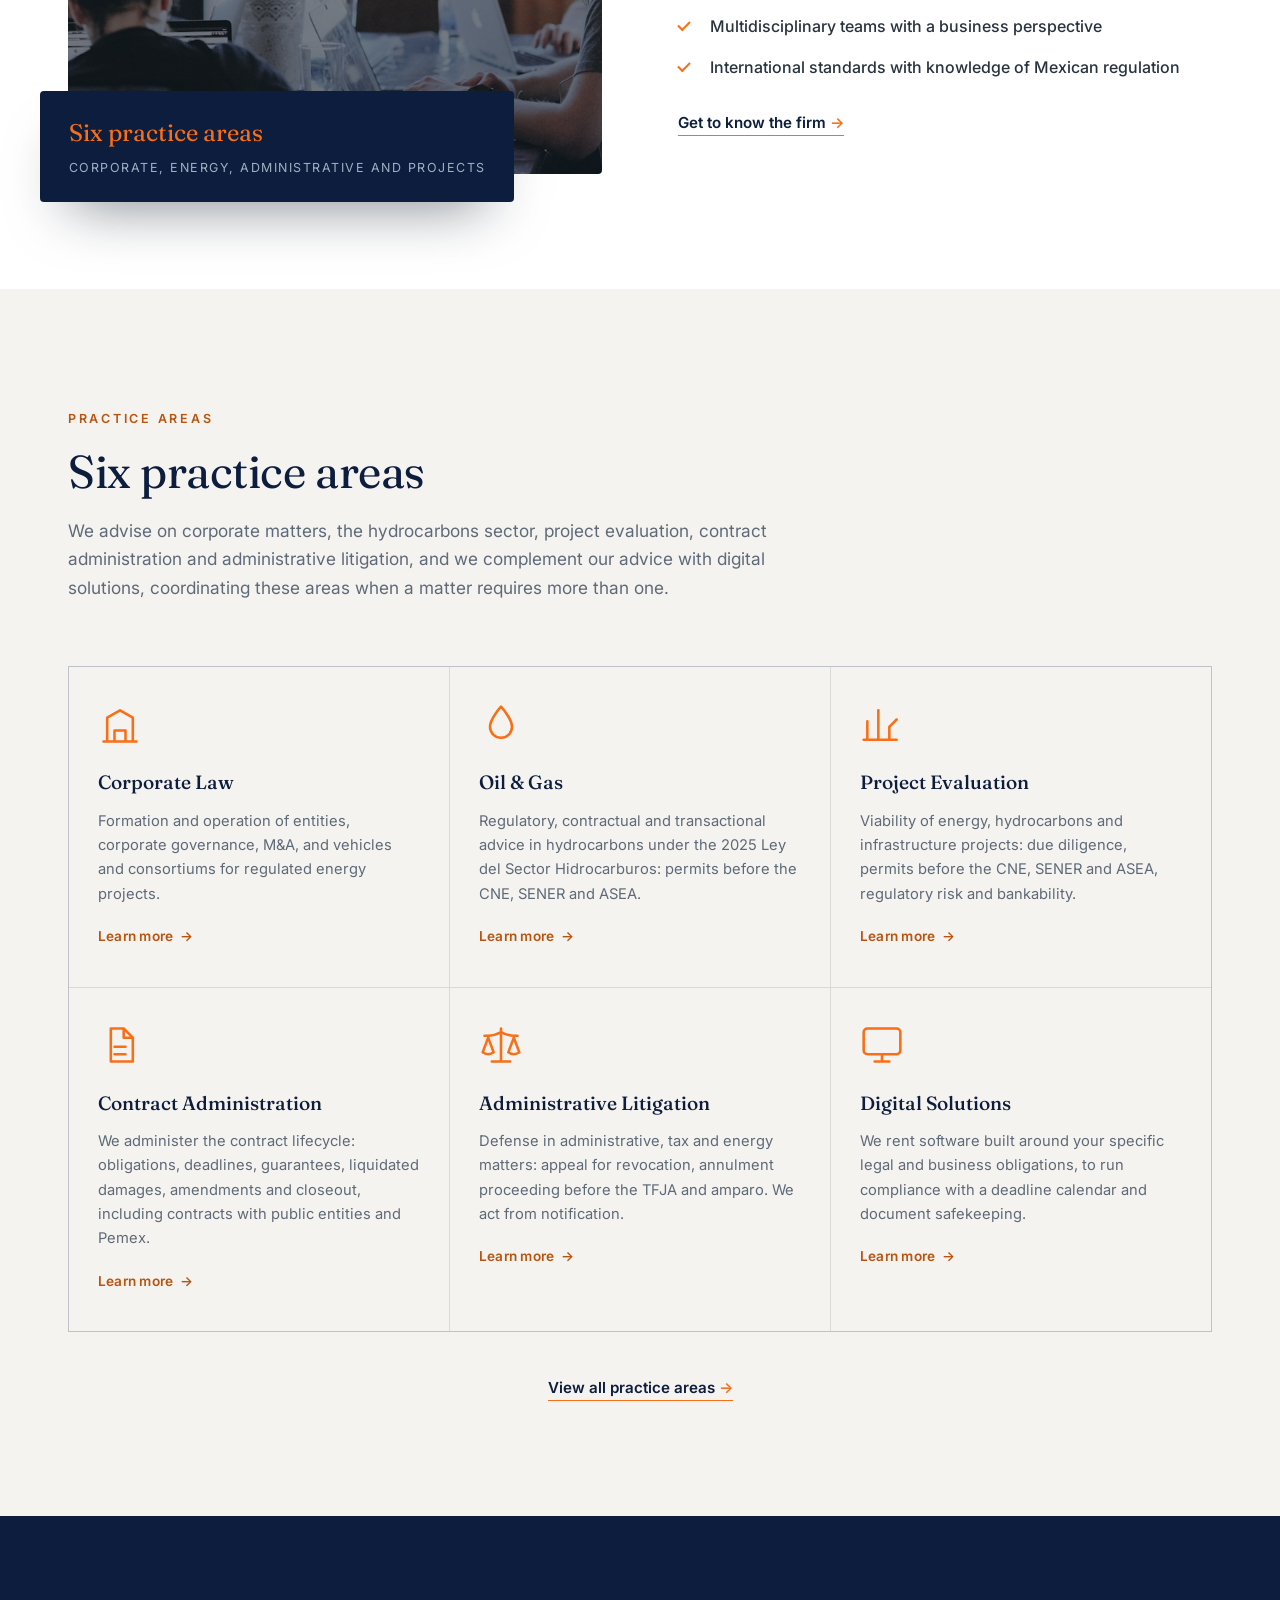
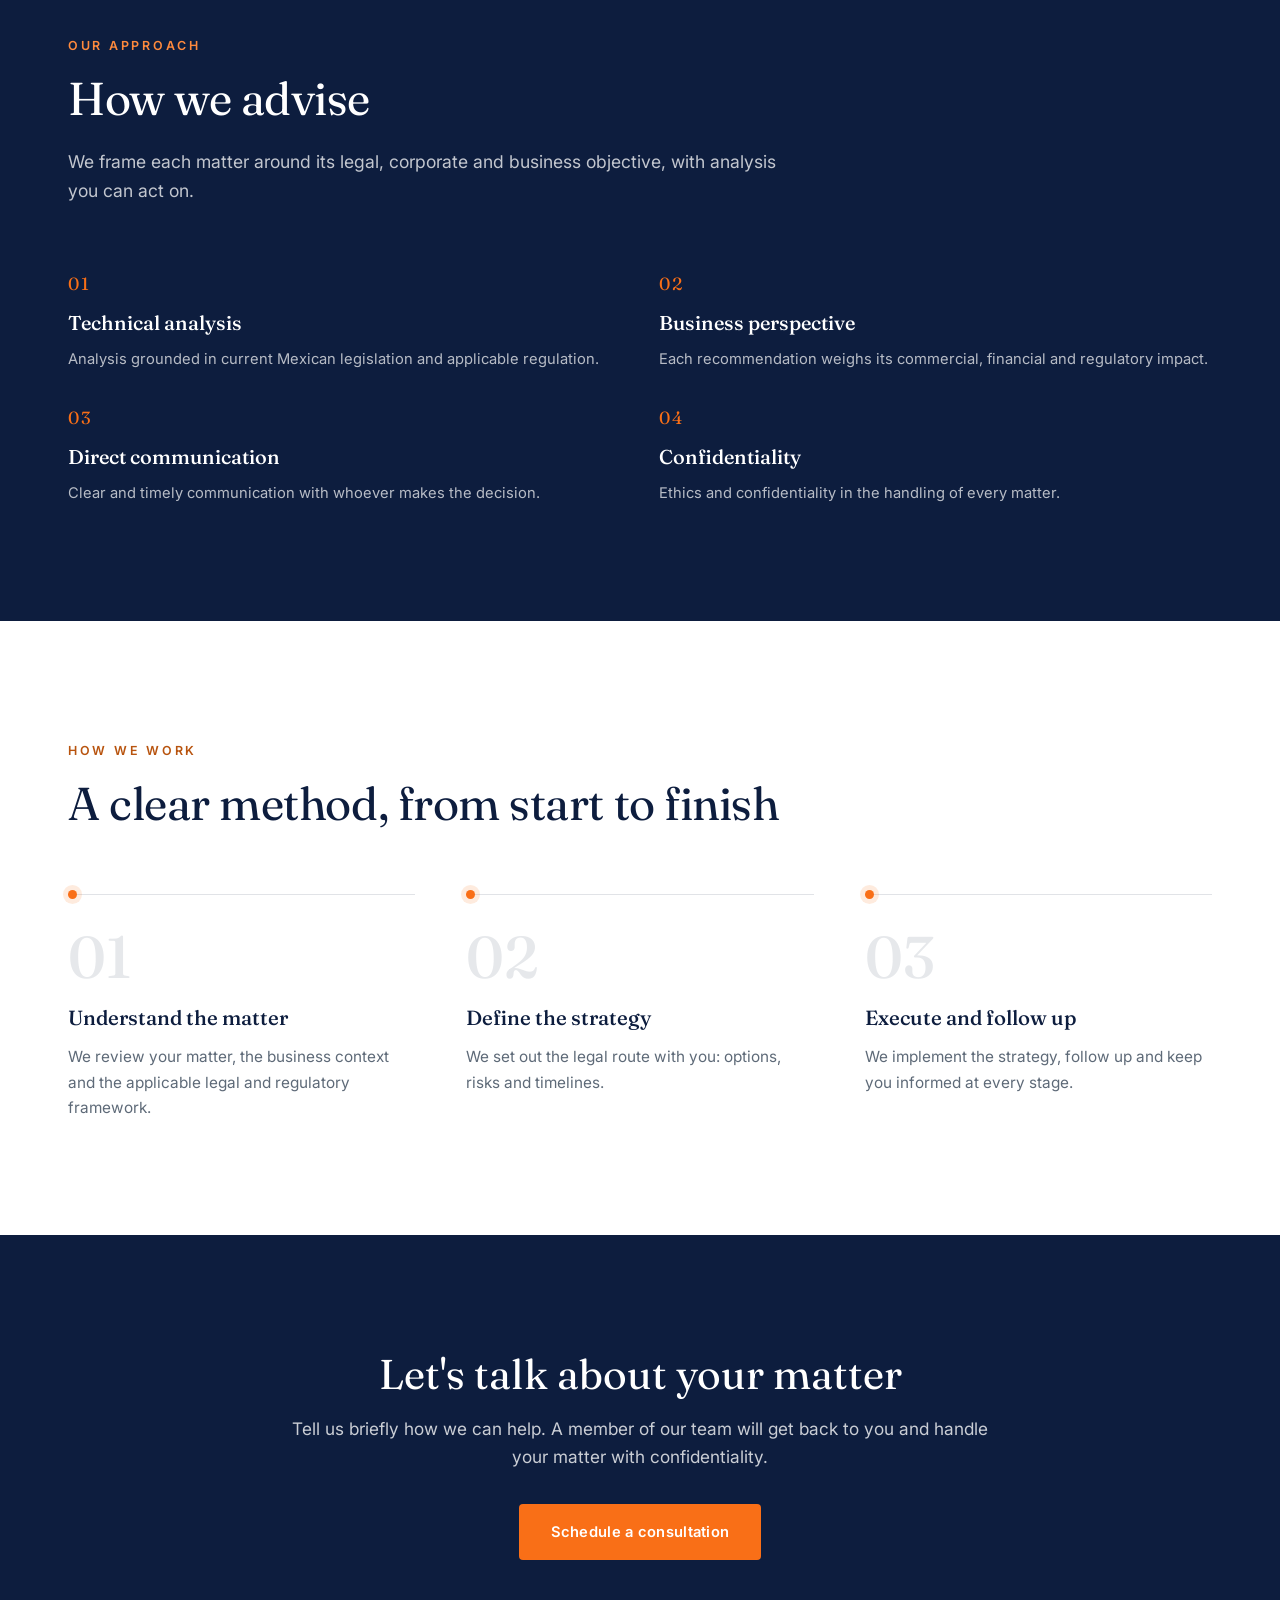
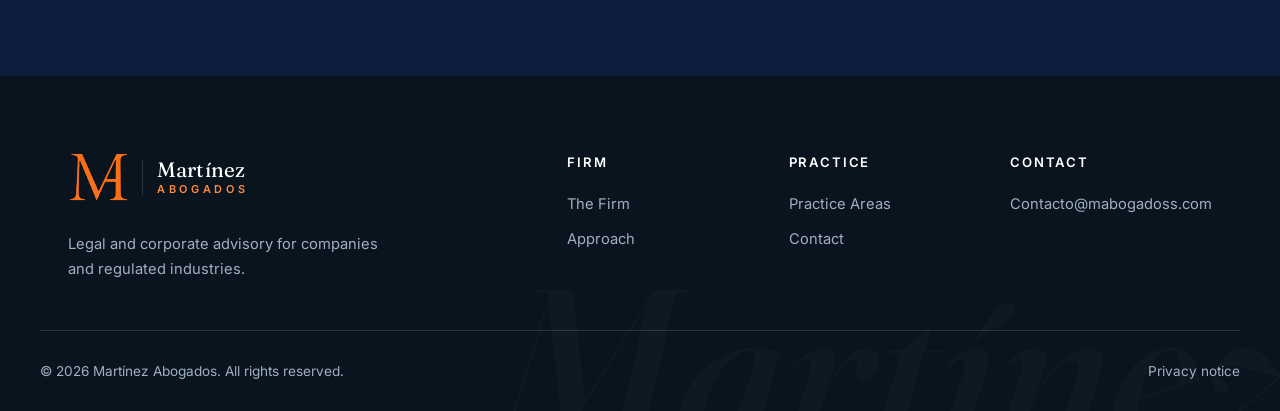
==== commit 102c8245: "SEO + imágenes: fotos de stock alojadas localmente, sitemap.xml, robots.txt y tarjeta Open Graph/Twi" ====
--- a/index.html
+++ b/index.html
@@ -6,9 +6,16 @@
   <title>Martínez Abogados — Asesoría jurídica y corporativa</title>
   <meta name="description" content="Despacho jurídico con práctica en derecho corporativo, petróleo y gas, evaluación de proyectos, administración de contratos, litigio administrativo y soluciones digitales para empresas e industrias reguladas." />
   <meta property="og:type" content="website" />
+  <meta property="og:site_name" content="Martínez Abogados" />
+  <meta property="og:locale" content="es_MX" />
+  <meta property="og:url" content="https://mabogadoss.com/" />
   <meta property="og:title" content="Martínez Abogados — Asesoría jurídica y corporativa" />
-  <meta property="og:description" content="Asesoría jurídica y corporativa para empresas e industrias reguladas." />
-  <meta property="og:locale" content="es_MX" />
+  <meta property="og:description" content="Despacho jurídico con práctica en derecho corporativo, petróleo y gas, evaluación de proyectos, administración de contratos, litigio administrativo y soluciones digitales para empresas e industrias reguladas." />
+  <meta property="og:image" content="https://mabogadoss.com/assets/og-image.png" />
+  <meta name="twitter:card" content="summary_large_image" />
+  <meta name="twitter:title" content="Martínez Abogados — Asesoría jurídica y corporativa" />
+  <meta name="twitter:description" content="Despacho jurídico con práctica en derecho corporativo, petróleo y gas, evaluación de proyectos, administración de contratos, litigio administrativo y soluciones digitales para empresas e industrias reguladas." />
+  <meta name="twitter:image" content="https://mabogadoss.com/assets/og-image.png" />
   <link rel="icon" type="image/png" href="assets/favicon-256.png" />
   <link rel="apple-touch-icon" href="assets/apple-touch-icon.png" />
   <link rel="preconnect" href="https://fonts.googleapis.com" />
--- a/styles.css
+++ b/styles.css
@@ -236,7 +236,7 @@
 .firma__img {
   aspect-ratio: 4 / 5; border-radius: var(--radius); background:
     linear-gradient(180deg, rgba(14,26,40,.15), rgba(14,26,40,.55)),
-    url("https://images.unsplash.com/photo-1521737604893-d14cc237f11d?q=80&w=1400&auto=format&fit=crop") center/cover no-repeat,
+    url("assets/firma.jpg") center/cover no-repeat,
     var(--ink-2);
 }
 .firma__badge {
@@ -288,7 +288,7 @@
 .enfoque__img {
   aspect-ratio: 3 / 4; border-radius: var(--radius); background:
     linear-gradient(180deg, rgba(14,26,40,.1), rgba(14,26,40,.5)),
-    url("https://images.unsplash.com/photo-1454165804606-c3d57bc86b40?q=80&w=1400&auto=format&fit=crop") center/cover no-repeat,
+    url("assets/enfoque.jpg") center/cover no-repeat,
     var(--ink-3);
 }
 
@@ -359,6 +359,7 @@
 .form__check input { width: auto; margin-top: 3px; accent-color: var(--gold); }
 .form__check a { color: var(--gold-strong); border-bottom: 1px solid var(--gold-strong); }
 .form__feedback { margin-top: 1rem; font-size: .9rem; font-weight: 600; color: var(--gold-strong); min-height: 1.2em; text-align: center; }
+.form__feedback--error { color: #c0392b; }
 
 /* ---------- Footer ---------- */
 .footer { background: #0a141f; color: var(--muted-light); padding-top: clamp(3.5rem, 6vw, 5rem); }
